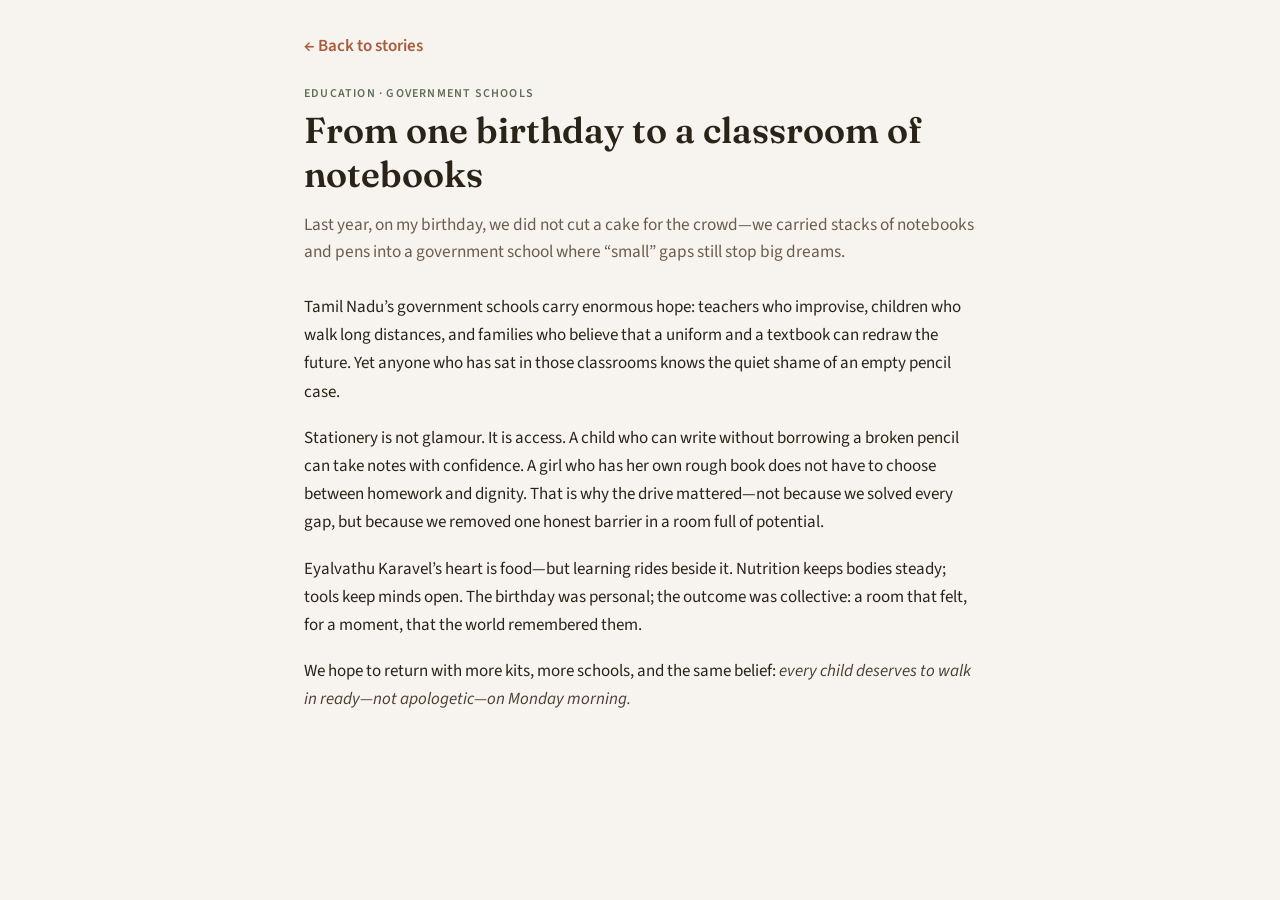
==== data/media/blogs/birthday-notebooks-classroom.html @ 710d31f0 "made changes to contact and blogs" ====
<!DOCTYPE html>
<html lang="en">
  <head>
    <meta charset="UTF-8" />
    <meta name="viewport" content="width=device-width, initial-scale=1.0" />
    <title>From one birthday to a classroom of notebooks | Eyalvathu Karavel</title>
    <meta
      name="description"
      content="How a birthday stationery drive reached government school children—and why small supplies unlock big participation."
    />
    <link rel="preconnect" href="https://fonts.googleapis.com" />
    <link rel="preconnect" href="https://fonts.gstatic.com" crossorigin />
    <link
      href="https://fonts.googleapis.com/css2?family=Fraunces:opsz,wght@9..144,500;9..144,600&family=Source+Sans+3:wght@400;500;600&display=swap"
      rel="stylesheet"
    />
    <link rel="stylesheet" href="../../../css/styles.css" />
  </head>
  <body class="blog-shell">
    <a class="blog-back" href="../../../index.html#media">← Back to stories</a>
    <article class="blog-article">
      <header class="blog-article-header">
        <p class="blog-meta">Education · Government schools</p>
        <h1>From one birthday to a classroom of notebooks</h1>
        <p class="blog-lead">
          Last year, on my birthday, we did not cut a cake for the crowd—we carried stacks of
          notebooks and pens into a government school where “small” gaps still stop big dreams.
        </p>
      </header>
      <div class="blog-body">
        <p>
          Tamil Nadu’s government schools carry enormous hope: teachers who improvise, children who walk
          long distances, and families who believe that a uniform and a textbook can redraw the future.
          Yet anyone who has sat in those classrooms knows the quiet shame of an empty pencil case.
        </p>
        <p>
          Stationery is not glamour. It is access. A child who can write without borrowing a broken
          pencil can take notes with confidence. A girl who has her own rough book does not have to
          choose between homework and dignity. That is why the drive mattered—not because we solved every
          gap, but because we removed one honest barrier in a room full of potential.
        </p>
        <p>
          Eyalvathu Karavel’s heart is food—but learning rides beside it. Nutrition keeps bodies steady;
          tools keep minds open. The birthday was personal; the outcome was collective: a room that felt,
          for a moment, that the world remembered them.
        </p>
        <p>
          We hope to return with more kits, more schools, and the same belief: <em>every child deserves
          to walk in ready—not apologetic—on Monday morning.</em>
        </p>
      </div>
    </article>
  </body>
</html>
---- css/styles.css ----
/* Eyalvathu Karavel — earthy palette (inspired by natural clay, sage, sand) */
:root {
  --color-ink: #2a2318;
  --color-earth: #4a3f32;
  --color-stone: #6b5d4d;
  --color-clay: #b8956a;
  --color-terracotta: #a85c3c;
  --color-sage: #5f6f56;
  --color-sage-light: #8a9a7e;
  --color-sand: #e5ddd0;
  --color-cream: #f7f4ef;
  --color-white: #fdfcfa;
  --font-display: "Fraunces", "Georgia", serif;
  --font-body: "Source Sans 3", system-ui, sans-serif;
  --shadow-soft: 0 4px 24px rgba(42, 35, 24, 0.08);
  --radius: 12px;
  --max-width: 1180px;
  --header-h: 92px;
}

*,
*::before,
*::after {
  box-sizing: border-box;
}

html {
  scroll-behavior: smooth;
}

body {
  margin: 0;
  font-family: var(--font-body);
  font-size: 1.0625rem;
  line-height: 1.65;
  color: var(--color-ink);
  background: var(--color-cream);
}

img {
  max-width: 100%;
  height: auto;
  display: block;
}

a {
  color: var(--color-terracotta);
  text-decoration-thickness: 1px;
  text-underline-offset: 3px;
}

a:hover {
  color: var(--color-earth);
}

.skip-link {
  position: absolute;
  left: -9999px;
  top: 0;
  z-index: 10000;
  padding: 0.75rem 1rem;
  background: var(--color-ink);
  color: var(--color-cream);
}

.skip-link:focus {
  left: 1rem;
  top: 1rem;
}

/* Top bar */
.top-bar {
  background: var(--color-earth);
  color: var(--color-sand);
  font-size: 0.875rem;
  text-align: center;
  padding: 0.4rem 1rem;
}

.top-bar a {
  color: var(--color-clay);
}

/* Header */
.site-header {
  position: sticky;
  top: 0;
  z-index: 1000;
  background: rgba(247, 244, 239, 0.92);
  backdrop-filter: blur(10px);
  border-bottom: 1px solid rgba(74, 63, 50, 0.1);
}

.header-inner {
  max-width: var(--max-width);
  margin: 0 auto;
  padding: 0 1.25rem;
  height: var(--header-h);
  display: flex;
  align-items: center;
  justify-content: space-between;
  gap: 1rem;
}

.logo {
  display: flex;
  flex-direction: column;
  gap: 0.1rem;
  text-decoration: none;
  color: inherit;
}

.logo--image {
  flex-direction: row;
  align-items: center;
  gap: 0.65rem;
  max-width: min(100%, 320px);
  flex-shrink: 0;
}

.logo-img {
  width: auto;
  height: 72px;
  max-width: 260px;
  object-fit: contain;
  object-position: left center;
}

.logo-tagline {
  font-size: 0.68rem;
  text-transform: uppercase;
  letter-spacing: 0.12em;
  color: var(--color-stone);
  line-height: 1.25;
  white-space: nowrap;
}

@media (max-width: 400px) {
  .logo-tagline {
    white-space: normal;
    max-width: 9rem;
  }
}

.nav-desktop {
  display: none;
}

.nav-desktop ul {
  list-style: none;
  margin: 0;
  padding: 0;
  display: flex;
  align-items: center;
  gap: 0.25rem;
}

.nav-desktop a {
  display: block;
  padding: 0.5rem 0.65rem;
  font-size: 0.9rem;
  font-weight: 500;
  color: var(--color-earth);
  text-decoration: none;
  border-radius: 6px;
}

.nav-desktop a:hover,
.nav-desktop a[aria-current="page"] {
  background: rgba(95, 111, 86, 0.12);
  color: var(--color-ink);
}

.btn {
  display: inline-flex;
  align-items: center;
  justify-content: center;
  gap: 0.35rem;
  padding: 0.65rem 1.25rem;
  font-family: var(--font-body);
  font-size: 0.95rem;
  font-weight: 600;
  border: none;
  border-radius: 999px;
  cursor: pointer;
  text-decoration: none;
  transition: transform 0.15s ease, box-shadow 0.15s ease;
}

.btn:active {
  transform: scale(0.98);
}

.btn-primary {
  background: linear-gradient(135deg, var(--color-terracotta), #8b4a30);
  color: var(--color-white);
  box-shadow: 0 2px 12px rgba(168, 92, 60, 0.35);
}

.btn-primary:hover {
  color: var(--color-white);
  box-shadow: 0 4px 20px rgba(168, 92, 60, 0.45);
}

.btn-outline {
  background: transparent;
  color: var(--color-earth);
  border: 2px solid var(--color-clay);
}

.btn-outline:hover {
  background: rgba(184, 149, 106, 0.15);
  color: var(--color-ink);
}

.header-actions {
  display: flex;
  align-items: center;
  gap: 0.5rem;
}

.menu-toggle {
  display: flex;
  align-items: center;
  justify-content: center;
  width: 44px;
  height: 44px;
  border: none;
  background: transparent;
  border-radius: 8px;
  cursor: pointer;
  color: var(--color-earth);
}

.menu-toggle:hover {
  background: rgba(95, 111, 86, 0.1);
}

.menu-toggle .bar {
  display: block;
  width: 22px;
  height: 2px;
  background: currentColor;
  position: relative;
}

.menu-toggle .bar::before,
.menu-toggle .bar::after {
  content: "";
  position: absolute;
  left: 0;
  width: 100%;
  height: 2px;
  background: currentColor;
}

.menu-toggle .bar::before {
  top: -7px;
}

.menu-toggle .bar::after {
  top: 7px;
}

.nav-mobile {
  display: none;
  border-top: 1px solid rgba(74, 63, 50, 0.12);
  background: var(--color-cream);
  padding: 1rem 1.25rem 1.5rem;
}

.nav-mobile.is-open {
  display: block;
}

.nav-mobile ul {
  list-style: none;
  margin: 0;
  padding: 0;
}

.nav-mobile a {
  display: block;
  padding: 0.65rem 0;
  font-weight: 600;
  color: var(--color-earth);
  text-decoration: none;
  border-bottom: 1px solid rgba(74, 63, 50, 0.08);
}

.nav-mobile .btn-primary {
  margin-top: 1rem;
  width: 100%;
  text-align: center;
}

@media (min-width: 960px) {
  .nav-desktop {
    display: block;
  }

  .menu-toggle {
    display: none;
  }

  .nav-mobile {
    display: none !important;
  }
}

/* Hero */
.hero {
  position: relative;
  min-height: min(78vh, 720px);
  display: flex;
  align-items: center;
  padding: 3rem 1.25rem 4rem;
  overflow: hidden;
}

.hero-bg {
  position: absolute;
  inset: 0;
  background:
    linear-gradient(120deg, rgba(42, 35, 24, 0.78) 0%, rgba(74, 63, 50, 0.5) 42%, rgba(95, 111, 86, 0.38) 100%),
    url("../images/web/hero.jpg") center 42% / cover no-repeat;
  z-index: 0;
}

.hero-inner {
  position: relative;
  z-index: 1;
  max-width: var(--max-width);
  margin: 0 auto;
  width: 100%;
}

.hero-badge {
  display: inline-block;
  font-size: 0.75rem;
  font-weight: 700;
  letter-spacing: 0.12em;
  text-transform: uppercase;
  color: var(--color-clay);
  background: rgba(247, 244, 239, 0.15);
  border: 1px solid rgba(229, 221, 208, 0.35);
  padding: 0.35rem 0.75rem;
  border-radius: 999px;
  margin-bottom: 1rem;
}

.hero h1 {
  font-family: var(--font-display);
  font-size: clamp(2.1rem, 5vw, 3.25rem);
  font-weight: 600;
  line-height: 1.15;
  color: var(--color-white);
  margin: 0 0 1rem;
  max-width: 14ch;
}

.hero-lead {
  font-size: 1.125rem;
  color: rgba(253, 252, 250, 0.92);
  max-width: 36rem;
  margin: 0 0 1.75rem;
}

.hero-cta {
  display: flex;
  flex-wrap: wrap;
  gap: 0.75rem;
}

.hero-cta .btn-outline {
  color: var(--color-white);
  border-color: rgba(253, 252, 250, 0.55);
}

.hero-cta .btn-outline:hover {
  background: rgba(253, 252, 250, 0.12);
  color: var(--color-white);
}

/* Sections */
.section {
  padding: 4rem 1.25rem;
}

.section-alt {
  background: var(--color-white);
}

.section-inner {
  max-width: var(--max-width);
  margin: 0 auto;
}

.section-kicker {
  font-size: 0.8rem;
  font-weight: 700;
  letter-spacing: 0.14em;
  text-transform: uppercase;
  color: var(--color-sage);
  margin: 0 0 0.5rem;
}

.section h2 {
  font-family: var(--font-display);
  font-size: clamp(1.75rem, 3.5vw, 2.35rem);
  font-weight: 600;
  color: var(--color-ink);
  margin: 0 0 1rem;
}

.section-intro {
  max-width: 42rem;
  color: var(--color-stone);
  margin: 0 0 2rem;
}

.section-intro.mt-0 {
  margin-top: 0;
}

/* About */
.about-split {
  display: grid;
  gap: 2rem;
  align-items: start;
}

@media (min-width: 900px) {
  .about-split {
    grid-template-columns: minmax(280px, 1fr) 1.15fr;
    gap: 2.5rem;
    align-items: center;
  }
}

.about-visual {
  border-radius: var(--radius);
  overflow: hidden;
  box-shadow: var(--shadow-soft);
  border: 1px solid rgba(74, 63, 50, 0.1);
  aspect-ratio: 1;
  max-height: 520px;
}

.about-visual img {
  width: 100%;
  height: 100%;
  object-fit: cover;
  object-position: center 40%;
}

.about-grid {
  display: grid;
  gap: 2rem;
}

@media (min-width: 800px) {
  .about-grid {
    grid-template-columns: 1fr 1fr;
    align-items: start;
  }
}

.about-card {
  background: var(--color-cream);
  border: 1px solid rgba(74, 63, 50, 0.08);
  border-radius: var(--radius);
  padding: 1.75rem;
  box-shadow: var(--shadow-soft);
}

.about-card h3 {
  font-family: var(--font-display);
  font-size: 1.35rem;
  margin: 0 0 0.75rem;
  color: var(--color-ink);
}

/* Stats */
.stats {
  display: grid;
  grid-template-columns: repeat(2, 1fr);
  gap: 1rem;
}

@media (min-width: 640px) {
  .stats {
    grid-template-columns: repeat(4, 1fr);
  }
}

.stat {
  text-align: center;
  padding: 1.25rem 0.75rem;
  background: var(--color-white);
  border-radius: var(--radius);
  border: 1px solid rgba(74, 63, 50, 0.06);
}

.stat strong {
  display: block;
  font-family: var(--font-display);
  font-size: clamp(1.75rem, 3vw, 2.25rem);
  color: var(--color-terracotta);
  line-height: 1.1;
}

.stat span {
  font-size: 0.85rem;
  color: var(--color-stone);
}

/* Programme cards */
.programmes {
  display: grid;
  gap: 1.5rem;
}

@media (min-width: 720px) {
  .programmes {
    grid-template-columns: repeat(3, 1fr);
  }
}

.programme {
  background: var(--color-cream);
  border-radius: var(--radius);
  padding: 1.5rem;
  border: 1px solid rgba(74, 63, 50, 0.08);
  transition: transform 0.2s ease, box-shadow 0.2s ease;
}

.programme:hover {
  transform: translateY(-3px);
  box-shadow: var(--shadow-soft);
}

.programme-icon {
  width: 48px;
  height: 48px;
  border-radius: 10px;
  background: rgba(95, 111, 86, 0.18);
  color: var(--color-sage);
  display: flex;
  align-items: center;
  justify-content: center;
  font-size: 1.35rem;
  margin-bottom: 1rem;
}

.programme h3 {
  font-family: var(--font-display);
  font-size: 1.2rem;
  margin: 0 0 0.5rem;
}

.programme p {
  margin: 0;
  font-size: 0.98rem;
  color: var(--color-stone);
}

.work-banner {
  margin: 0 0 2rem;
  border-radius: var(--radius);
  overflow: hidden;
  box-shadow: var(--shadow-soft);
  border: 1px solid rgba(74, 63, 50, 0.1);
  aspect-ratio: 8/5;
  max-height: 420px;
}

.work-banner img {
  width: 100%;
  height: 100%;
  object-fit: cover;
  object-position: center 35%;
}

/* Gallery */
.gallery-note {
  font-size: 0.95rem;
  color: var(--color-stone);
  margin-bottom: 1.5rem;
}

.gallery-grid {
  display: grid;
  grid-template-columns: repeat(2, 1fr);
  gap: 0.75rem;
}

@media (min-width: 640px) {
  .gallery-grid {
    grid-template-columns: repeat(3, 1fr);
    gap: 1rem;
  }
}

@media (min-width: 960px) {
  .gallery-grid {
    grid-template-columns: repeat(4, 1fr);
  }
}

/* Six food photos: keep three columns so rows stay even */
@media (min-width: 640px) {
  .gallery-grid--food {
    grid-template-columns: repeat(3, 1fr);
  }
}

@media (min-width: 960px) {
  .gallery-grid--food {
    grid-template-columns: repeat(3, 1fr);
  }
}

.gallery-item {
  position: relative;
  aspect-ratio: 4/3;
  border-radius: 10px;
  overflow: hidden;
  background: linear-gradient(145deg, var(--color-sand), rgba(184, 149, 106, 0.35));
  border: 1px solid rgba(74, 63, 50, 0.1);
}

.gallery-placeholder {
  position: absolute;
  inset: 0;
  display: flex;
  flex-direction: column;
  align-items: center;
  justify-content: center;
  padding: 1rem;
  text-align: center;
  font-size: 0.8rem;
  color: var(--color-earth);
  background: rgba(247, 244, 239, 0.92);
}

.gallery-item > img {
  position: absolute;
  inset: 0;
  width: 100%;
  height: 100%;
  object-fit: cover;
}

.section-intro code,
.gallery-note code {
  font-size: 0.9em;
  padding: 0.1em 0.35em;
  background: rgba(74, 63, 50, 0.08);
  border-radius: 4px;
}

.gallery-placeholder small {
  opacity: 0.85;
  margin-top: 0.35rem;
}

/* Campaigns */
.campaigns {
  display: grid;
  gap: 1.25rem;
}

@media (min-width: 800px) {
  .campaigns {
    grid-template-columns: repeat(2, 1fr);
  }
}

.campaign {
  padding: 1.75rem;
  border-radius: var(--radius);
  background: linear-gradient(135deg, var(--color-white) 0%, var(--color-cream) 100%);
  border: 1px solid rgba(74, 63, 50, 0.1);
}

.campaign h3 {
  font-family: var(--font-display);
  margin: 0 0 0.5rem;
}

.campaign p {
  margin: 0 0 1rem;
  color: var(--color-stone);
  font-size: 0.98rem;
}

.progress {
  height: 8px;
  background: var(--color-sand);
  border-radius: 999px;
  overflow: hidden;
  margin-bottom: 0.5rem;
}

.progress-bar {
  height: 100%;
  background: linear-gradient(90deg, var(--color-sage), var(--color-sage-light));
  border-radius: 999px;
}

.progress-label {
  font-size: 0.8rem;
  color: var(--color-stone);
}

/* Get involved */
.involve-grid {
  display: grid;
  gap: 1.5rem;
}

@media (min-width: 720px) {
  .involve-grid {
    grid-template-columns: repeat(3, 1fr);
  }
}

.involve-card {
  padding: 1.5rem;
  background: var(--color-white);
  border-radius: var(--radius);
  border: 1px solid rgba(74, 63, 50, 0.08);
  text-align: center;
}

.involve-card h3 {
  font-family: var(--font-display);
  font-size: 1.15rem;
  margin: 0 0 0.5rem;
}

.involve-card p {
  margin: 0 0 1rem;
  font-size: 0.95rem;
  color: var(--color-stone);
}

/* Media / stories */
.stories-grid {
  display: grid;
  gap: 1rem;
  grid-template-columns: 1fr;
}

@media (min-width: 640px) {
  .stories-grid {
    grid-template-columns: repeat(2, 1fr);
  }
}

@media (min-width: 1000px) {
  .stories-grid {
    grid-template-columns: repeat(3, 1fr);
  }
}

.story-card {
  display: flex;
  flex-direction: column;
  height: 100%;
  padding: 1.35rem;
  background: var(--color-cream);
  border-radius: var(--radius);
  border: 1px solid rgba(74, 63, 50, 0.1);
  text-decoration: none;
  color: inherit;
  transition: transform 0.2s ease, box-shadow 0.2s ease;
}

.story-card:hover {
  transform: translateY(-3px);
  box-shadow: var(--shadow-soft);
  color: inherit;
}

.story-card:focus-visible {
  outline: 2px solid var(--color-sage);
  outline-offset: 3px;
}

.story-card h3 {
  font-family: var(--font-display);
  font-size: 1.12rem;
  margin: 0 0 0.5rem;
  line-height: 1.28;
  color: var(--color-ink);
}

.story-card > p:not(.story-date) {
  margin: 0 0 1rem;
  font-size: 0.94rem;
  color: var(--color-stone);
  flex: 1;
  line-height: 1.55;
}

.story-read {
  font-size: 0.88rem;
  font-weight: 600;
  color: var(--color-terracotta);
}

.story-date {
  font-size: 0.75rem;
  color: var(--color-clay);
  font-weight: 600;
  text-transform: uppercase;
  letter-spacing: 0.06em;
  margin: 0 0 0.35rem;
}

/* Blog articles (data/media/blogs/*.html) */
.blog-shell {
  margin: 0;
  min-height: 100vh;
  background: var(--color-cream);
  padding: 2rem 1.25rem 4rem;
}

.blog-back {
  display: block;
  max-width: 42rem;
  margin: 0 auto 1.5rem;
  font-weight: 600;
  color: var(--color-terracotta);
  text-decoration: none;
}

.blog-article {
  max-width: 42rem;
  margin: 0 auto;
}

.blog-article-header h1 {
  font-family: var(--font-display);
  font-size: clamp(1.65rem, 4vw, 2.25rem);
  color: var(--color-ink);
  line-height: 1.2;
  margin: 0.35rem 0 1rem;
  font-weight: 600;
}

.blog-meta {
  font-size: 0.75rem;
  text-transform: uppercase;
  letter-spacing: 0.1em;
  color: var(--color-sage);
  margin: 0;
  font-weight: 600;
}

.blog-lead {
  font-size: 1.08rem;
  color: var(--color-stone);
  margin: 0 0 1.75rem;
  line-height: 1.55;
}

.blog-body p {
  margin: 0 0 1.15rem;
  color: var(--color-ink);
  line-height: 1.65;
}

.blog-body em {
  font-style: italic;
  color: var(--color-earth);
}

/* Contact */
.contact-grid {
  display: grid;
  gap: 2rem;
}

@media (min-width: 800px) {
  .contact-grid {
    grid-template-columns: 1fr 1fr;
  }
}

.contact-card {
  background: var(--color-earth);
  color: var(--color-sand);
  padding: 2rem;
  border-radius: var(--radius);
}

.contact-card h2 {
  color: var(--color-white);
}

.contact-card p {
  opacity: 0.92;
  margin: 0 0 1rem;
}

.contact-list {
  list-style: none;
  margin: 0;
  padding: 0;
}

.contact-list li {
  margin-bottom: 0.5rem;
}

.contact-list a {
  color: var(--color-clay);
}

.form-group {
  margin-bottom: 1rem;
}

.form-group label {
  display: block;
  font-size: 0.875rem;
  font-weight: 600;
  margin-bottom: 0.35rem;
  color: var(--color-earth);
}

.form-group input,
.form-group textarea {
  width: 100%;
  padding: 0.65rem 0.85rem;
  font-family: var(--font-body);
  font-size: 1rem;
  border: 1px solid rgba(74, 63, 50, 0.2);
  border-radius: 8px;
  background: var(--color-white);
}

.form-group textarea {
  min-height: 120px;
  resize: vertical;
}

.form-note {
  font-size: 0.85rem;
  color: var(--color-stone);
  margin-top: 0.75rem;
}

/* Footer */
.site-footer {
  background: var(--color-ink);
  color: rgba(229, 221, 208, 0.85);
  padding: 3rem 1.25rem 2rem;
}

.footer-inner {
  max-width: var(--max-width);
  margin: 0 auto;
}

.footer-grid {
  display: grid;
  gap: 2rem;
}

@media (min-width: 720px) {
  .footer-grid {
    grid-template-columns: 1.4fr repeat(3, 1fr);
  }
}

.footer-brand {
  display: flex;
  align-items: flex-start;
  gap: 1rem;
}

.footer-logo {
  width: 88px;
  height: auto;
  flex-shrink: 0;
  object-fit: contain;
  opacity: 0.95;
}

.footer-brand-text strong {
  font-family: var(--font-display);
  font-size: 1.25rem;
  color: var(--color-white);
}

.footer-brand-text p {
  margin: 0.75rem 0 0;
  font-size: 0.92rem;
  line-height: 1.55;
}

.footer-col h4 {
  font-size: 0.75rem;
  text-transform: uppercase;
  letter-spacing: 0.12em;
  color: var(--color-clay);
  margin: 0 0 0.75rem;
}

.footer-col ul {
  list-style: none;
  margin: 0;
  padding: 0;
}

.footer-col a {
  color: rgba(229, 221, 208, 0.9);
  text-decoration: none;
  font-size: 0.92rem;
  display: block;
  padding: 0.25rem 0;
}

.footer-col a:hover {
  color: var(--color-white);
}

.footer-bottom {
  margin-top: 2.5rem;
  padding-top: 1.5rem;
  border-top: 1px solid rgba(229, 221, 208, 0.15);
  font-size: 0.85rem;
  text-align: center;
}

/* Utilities */
.text-center {
  text-align: center;
}

.mt-0 {
  margin-top: 0;
}
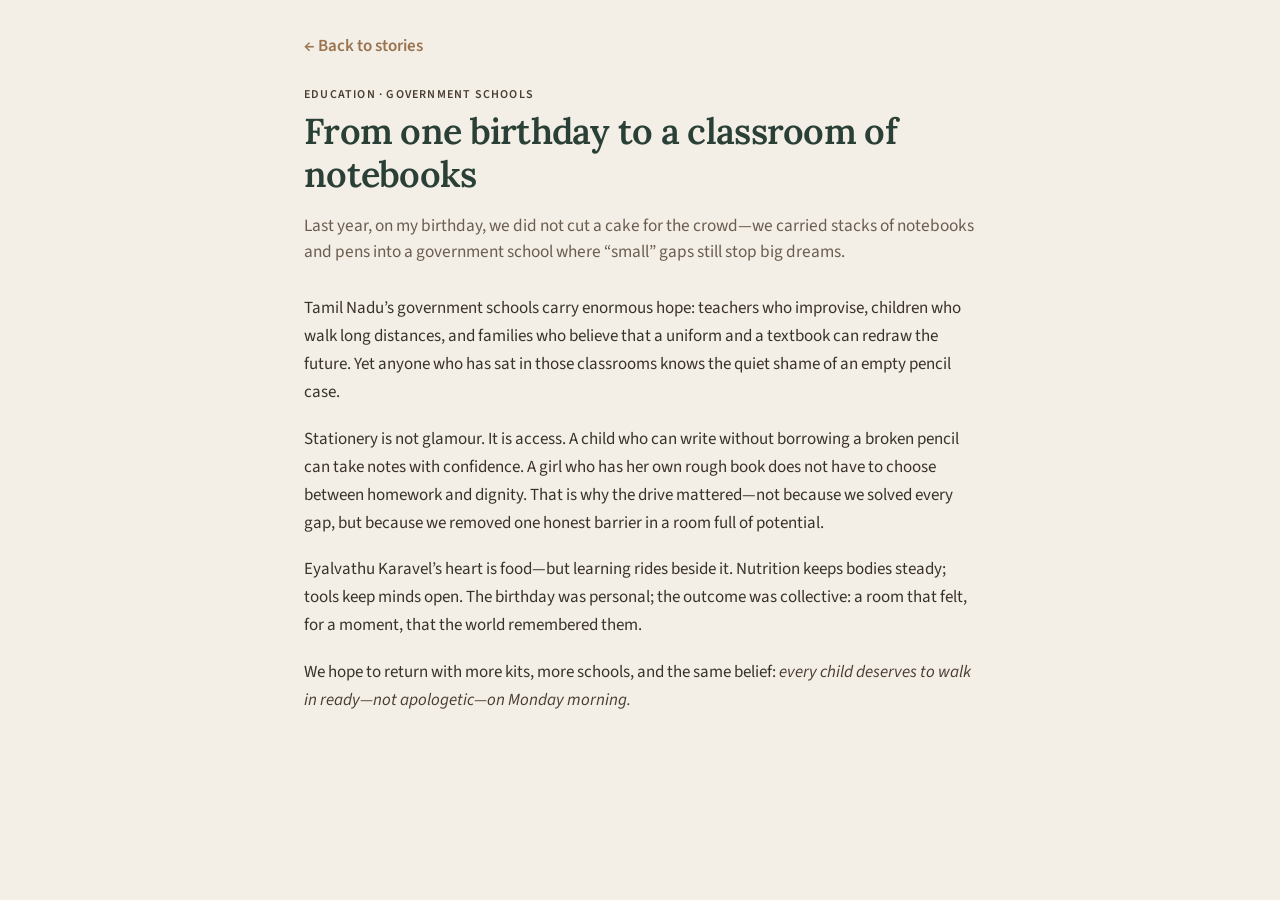
==== commit a038d02a: "logo, favicon changed; added feed a soul section" ====
--- a/data/media/blogs/birthday-notebooks-classroom.html
+++ b/data/media/blogs/birthday-notebooks-classroom.html
@@ -11,10 +11,12 @@
     <link rel="preconnect" href="https://fonts.googleapis.com" />
     <link rel="preconnect" href="https://fonts.gstatic.com" crossorigin />
     <link
-      href="https://fonts.googleapis.com/css2?family=Fraunces:opsz,wght@9..144,500;9..144,600&family=Source+Sans+3:wght@400;500;600&display=swap"
+      href="https://fonts.googleapis.com/css2?family=Lora:ital,wght@0,400;0,500;0,600;0,700;1,400&family=Source+Sans+3:wght@400;500;600;700&display=swap"
       rel="stylesheet"
     />
     <link rel="stylesheet" href="../../../css/styles.css" />
+    <link rel="icon" href="../../../images/gallery/vector/favicon2.png" type="image/png" />
+    <link rel="apple-touch-icon" href="../../../images/gallery/vector/favicon2.png" />
   </head>
   <body class="blog-shell">
     <a class="blog-back" href="../../../index.html#media">← Back to stories</a>
--- a/css/styles.css
+++ b/css/styles.css
@@ -1,21 +1,36 @@
-/* Eyalvathu Karavel — earthy palette (inspired by natural clay, sage, sand) */
+/* Eyalvathu Karavel — logo-aligned: warm parchment ground, brown lines & UI text, green for headings & primary CTAs */
 :root {
-  --color-ink: #2a2318;
-  --color-earth: #4a3f32;
-  --color-stone: #6b5d4d;
-  --color-clay: #b8956a;
-  --color-terracotta: #a85c3c;
-  --color-sage: #5f6f56;
-  --color-sage-light: #8a9a7e;
-  --color-sand: #e5ddd0;
-  --color-cream: #f7f4ef;
-  --color-white: #fdfcfa;
-  --font-display: "Fraunces", "Georgia", serif;
+  /* Logo greens — use sparingly (headings, primary buttons, key emphasis) */
+  --color-forest: #2a4036;
+  --color-forest-hover: #22332b;
+  --color-forest-soft: #3d5c4c;
+  --color-heading-green: #2a4036;
+  /* Logo browns — navigation, body, dividers, secondary UI */
+  --color-ink: #3a322a;
+  --color-earth: #4a3d32;
+  --color-stone: #6b5d50;
+  --color-clay: #9a734f;
+  --color-copper: #9a734f;
+  --color-terracotta: #8b5a3c;
+  --color-sage: #4d5a4e;
+  --color-sage-light: #7a8a7c;
+  --color-sand: #e5dccf;
+  --color-cream: #efe8dc;
+  --color-page: #f3efe6;
+  --color-white: #fdfcf8;
+  --color-surface: #faf7f0;
+  --rgb-line: 90, 72, 54;
+  --rgb-green-muted: 42, 64, 54;
+  --font-display: "Lora", "Georgia", serif;
   --font-body: "Source Sans 3", system-ui, sans-serif;
-  --shadow-soft: 0 4px 24px rgba(42, 35, 24, 0.08);
-  --radius: 12px;
+  --shadow-soft: 0 2px 22px rgba(58, 45, 32, 0.06);
+  --shadow-card: 0 1px 0 rgba(58, 45, 32, 0.05), 0 10px 32px rgba(58, 45, 32, 0.05);
+  --radius: 10px;
+  --radius-btn: 8px;
   --max-width: 1180px;
-  --header-h: 92px;
+  --section-pad-y: clamp(3.5rem, 6vw, 5rem);
+  --border-subtle: 1px solid rgba(var(--rgb-line), 0.14);
+  --border-line-muted: 1px solid rgba(var(--rgb-line), 0.1);
 }
 
 *,
@@ -32,9 +47,10 @@
   margin: 0;
   font-family: var(--font-body);
   font-size: 1.0625rem;
-  line-height: 1.65;
+  line-height: 1.68;
   color: var(--color-ink);
-  background: var(--color-cream);
+  background: var(--color-page);
+  -webkit-font-smoothing: antialiased;
 }
 
 img {
@@ -44,7 +60,7 @@
 }
 
 a {
-  color: var(--color-terracotta);
+  color: var(--color-clay);
   text-decoration-thickness: 1px;
   text-underline-offset: 3px;
 }
@@ -70,15 +86,22 @@
 
 /* Top bar */
 .top-bar {
-  background: var(--color-earth);
-  color: var(--color-sand);
-  font-size: 0.875rem;
+  background: var(--color-cream);
+  color: var(--color-earth);
+  font-size: 0.8125rem;
   text-align: center;
-  padding: 0.4rem 1rem;
+  padding: 0.28rem 1rem;
+  letter-spacing: 0.02em;
+  border-bottom: var(--border-line-muted);
 }
 
 .top-bar a {
-  color: var(--color-clay);
+  color: var(--color-heading-green);
+  font-weight: 600;
+}
+
+.top-bar a:hover {
+  color: var(--color-earth);
 }
 
 /* Header */
@@ -86,20 +109,22 @@
   position: sticky;
   top: 0;
   z-index: 1000;
-  background: rgba(247, 244, 239, 0.92);
-  backdrop-filter: blur(10px);
-  border-bottom: 1px solid rgba(74, 63, 50, 0.1);
+  background: rgba(243, 239, 230, 0.94);
+  backdrop-filter: blur(12px);
+  border-bottom: var(--border-subtle);
 }
 
 .header-inner {
   max-width: var(--max-width);
   margin: 0 auto;
-  padding: 0 1.25rem;
-  height: var(--header-h);
+  padding: 0.1rem max(1.25rem, env(safe-area-inset-right, 0px)) 0.1rem
+    max(0.5rem, env(safe-area-inset-left, 0px));
   display: flex;
   align-items: center;
   justify-content: space-between;
   gap: 1rem;
+  min-height: 0;
+  height: auto;
 }
 
 .logo {
@@ -113,37 +138,112 @@
 .logo--image {
   flex-direction: row;
   align-items: center;
-  gap: 0.65rem;
-  max-width: min(100%, 320px);
+  justify-content: flex-start;
+  gap: 0.5rem;
+  max-width: min(100%, 660px);
   flex-shrink: 0;
+  margin-left: 0;
+}
+
+.logo-brand {
+  display: inline-flex;
+  flex-direction: column;
+  align-items: stretch;
+  gap: 0;
+  width: fit-content;
+  max-width: 100%;
+  vertical-align: middle;
+  flex-shrink: 0;
+}
+
+.logo-brand-mark {
+  display: block;
+  text-align: left;
+  margin-top: 0;
+  line-height: 0;
 }
 
 .logo-img {
   width: auto;
-  height: 72px;
-  max-width: 260px;
+  height: 65px;
+  max-width: 245px;
   object-fit: contain;
-  object-position: left center;
-}
-
-.logo-tagline {
+  object-position: left top;
+  display: block;
+}
+
+.logo-motto {
+  margin: 0;
+  font-family: var(--font-body);
   font-size: 0.68rem;
+  font-weight: 500;
+  letter-spacing: 0.06em;
+  color: var(--color-stone);
+  line-height: 1.3;
+  white-space: nowrap;
+  align-self: center;
+  min-width: 0;
+  padding-top: 0;
+}
+
+.logo-motto .logo-dot {
+  display: inline-block;
+  margin: 0 0.42em;
+  color: var(--color-ink);
+  font-weight: 700;
+  font-size: 1.12em;
+  line-height: 0;
+  vertical-align: 0.05em;
+}
+
+/* Same horizontal span as the logo image; label centered on that span */
+.logo-foundation {
+  margin: 0;
+  margin-top: 0.15rem;
+  padding: 0;
+  width: 100%;
+  max-width: none;
+  box-sizing: border-box;
+  font-family: var(--font-body);
+  font-size: 0.9rem;
+  font-weight: 700;
+  letter-spacing: 0.06em;
   text-transform: uppercase;
-  letter-spacing: 0.12em;
-  color: var(--color-stone);
-  line-height: 1.25;
-  white-space: nowrap;
+  color: var(--color-earth);
+  line-height: 1.05;
+  text-align: center;
+}
+
+@media (max-width: 520px) {
+  .logo-img {
+    height: 65px;
+    max-width: min(100%, 245px);
+  }
 }
 
 @media (max-width: 400px) {
-  .logo-tagline {
+  .logo--image {
+    flex-wrap: wrap;
+    max-width: 100%;
+  }
+
+  .logo-motto {
     white-space: normal;
-    max-width: 9rem;
+    flex-basis: 100%;
+    text-align: center;
+    padding-top: 0.35rem;
+    font-size: 0.65rem;
+  }
+
+  .footer-logo {
+    height: 112px;
+    max-width: 160px;
   }
 }
 
 .nav-desktop {
   display: none;
+  flex-shrink: 0;
 }
 
 .nav-desktop ul {
@@ -151,24 +251,30 @@
   margin: 0;
   padding: 0;
   display: flex;
+  flex-wrap: nowrap;
   align-items: center;
-  gap: 0.25rem;
+  gap: 0.15rem;
+}
+
+.nav-desktop li {
+  flex-shrink: 0;
 }
 
 .nav-desktop a {
   display: block;
-  padding: 0.5rem 0.65rem;
-  font-size: 0.9rem;
+  padding: 0.38rem 0.5rem;
+  font-size: 0.875rem;
   font-weight: 500;
   color: var(--color-earth);
   text-decoration: none;
-  border-radius: 6px;
+  border-radius: var(--radius-btn);
+  white-space: nowrap;
 }
 
 .nav-desktop a:hover,
 .nav-desktop a[aria-current="page"] {
-  background: rgba(95, 111, 86, 0.12);
-  color: var(--color-ink);
+  background: rgba(var(--rgb-line), 0.08);
+  color: var(--color-heading-green);
 }
 
 .btn {
@@ -176,47 +282,59 @@
   align-items: center;
   justify-content: center;
   gap: 0.35rem;
-  padding: 0.65rem 1.25rem;
+  padding: 0.72rem 1.4rem;
   font-family: var(--font-body);
   font-size: 0.95rem;
   font-weight: 600;
+  letter-spacing: 0.02em;
   border: none;
-  border-radius: 999px;
+  border-radius: var(--radius-btn);
   cursor: pointer;
   text-decoration: none;
-  transition: transform 0.15s ease, box-shadow 0.15s ease;
+  transition:
+    background-color 0.2s ease,
+    color 0.2s ease,
+    border-color 0.2s ease,
+    box-shadow 0.2s ease;
 }
 
 .btn:active {
-  transform: scale(0.98);
+  transform: translateY(1px);
 }
 
 .btn-primary {
-  background: linear-gradient(135deg, var(--color-terracotta), #8b4a30);
+  background: var(--color-forest);
   color: var(--color-white);
-  box-shadow: 0 2px 12px rgba(168, 92, 60, 0.35);
+  box-shadow: 0 2px 12px rgba(var(--rgb-green-muted), 0.25);
 }
 
 .btn-primary:hover {
   color: var(--color-white);
-  box-shadow: 0 4px 20px rgba(168, 92, 60, 0.45);
+  background: var(--color-forest-hover);
+  box-shadow: 0 4px 18px rgba(var(--rgb-green-muted), 0.3);
 }
 
 .btn-outline {
   background: transparent;
   color: var(--color-earth);
-  border: 2px solid var(--color-clay);
+  border: 1px solid rgba(var(--rgb-line), 0.35);
 }
 
 .btn-outline:hover {
-  background: rgba(184, 149, 106, 0.15);
-  color: var(--color-ink);
+  background: rgba(var(--rgb-line), 0.06);
+  color: var(--color-heading-green);
+  border-color: rgba(var(--rgb-line), 0.45);
 }
 
 .header-actions {
   display: flex;
   align-items: center;
   gap: 0.5rem;
+}
+
+.site-header .header-actions .btn {
+  padding: 0.52rem 1.1rem;
+  font-size: 0.88rem;
 }
 
 .menu-toggle {
@@ -233,7 +351,7 @@
 }
 
 .menu-toggle:hover {
-  background: rgba(95, 111, 86, 0.1);
+  background: rgba(var(--rgb-line), 0.08);
 }
 
 .menu-toggle .bar {
@@ -264,8 +382,8 @@
 
 .nav-mobile {
   display: none;
-  border-top: 1px solid rgba(74, 63, 50, 0.12);
-  background: var(--color-cream);
+  border-top: var(--border-subtle);
+  background: var(--color-page);
   padding: 1rem 1.25rem 1.5rem;
 }
 
@@ -285,7 +403,7 @@
   font-weight: 600;
   color: var(--color-earth);
   text-decoration: none;
-  border-bottom: 1px solid rgba(74, 63, 50, 0.08);
+  border-bottom: 1px solid rgba(var(--rgb-line), 0.1);
 }
 
 .nav-mobile .btn-primary {
@@ -308,23 +426,75 @@
   }
 }
 
+/* Keep all ribbon labels on one row when the bar is tight */
+@media (min-width: 960px) and (max-width: 1320px) {
+  .nav-desktop a {
+    font-size: 0.8rem;
+    padding: 0.34rem 0.38rem;
+  }
+
+  .nav-desktop ul {
+    gap: 0.05rem;
+  }
+}
+
 /* Hero */
 .hero {
   position: relative;
-  min-height: min(78vh, 720px);
+  min-height: min(72vh, 680px);
   display: flex;
   align-items: center;
   padding: 3rem 1.25rem 4rem;
   overflow: hidden;
 }
 
-.hero-bg {
+.hero-media {
   position: absolute;
   inset: 0;
-  background:
-    linear-gradient(120deg, rgba(42, 35, 24, 0.78) 0%, rgba(74, 63, 50, 0.5) 42%, rgba(95, 111, 86, 0.38) 100%),
-    url("../images/web/hero.jpg") center 42% / cover no-repeat;
   z-index: 0;
+  overflow: hidden;
+  background: #3d342c url("../images/web/hero.jpg") center 42% / cover no-repeat;
+}
+
+.hero-video {
+  position: absolute;
+  inset: 0;
+  z-index: 0;
+  width: 100%;
+  height: 100%;
+  object-fit: cover;
+  object-position: 50% 35%;
+  pointer-events: none;
+}
+
+.hero-overlay {
+  position: absolute;
+  inset: 0;
+  z-index: 1;
+  background: linear-gradient(
+    120deg,
+    rgba(42, 34, 28, 0.78) 0%,
+    rgba(58, 48, 40, 0.52) 45%,
+    rgba(48, 56, 48, 0.4) 100%
+  );
+  pointer-events: none;
+}
+
+@media (prefers-reduced-motion: reduce) {
+  .hero-video {
+    display: none;
+  }
+}
+
+@media (max-width: 640px) {
+  .hero {
+    min-height: min(56vh, 520px);
+    padding: 2.25rem 1.25rem 3rem;
+  }
+
+  .hero-video {
+    object-position: 50% 30%;
+  }
 }
 
 .hero-inner {
@@ -337,33 +507,35 @@
 
 .hero-badge {
   display: inline-block;
-  font-size: 0.75rem;
-  font-weight: 700;
-  letter-spacing: 0.12em;
+  font-size: 0.72rem;
+  font-weight: 600;
+  letter-spacing: 0.14em;
   text-transform: uppercase;
-  color: var(--color-clay);
-  background: rgba(247, 244, 239, 0.15);
-  border: 1px solid rgba(229, 221, 208, 0.35);
-  padding: 0.35rem 0.75rem;
+  color: rgba(253, 252, 250, 0.95);
+  background: rgba(42, 34, 28, 0.45);
+  border: 1px solid rgba(253, 252, 250, 0.28);
+  padding: 0.4rem 0.85rem;
   border-radius: 999px;
-  margin-bottom: 1rem;
+  margin-bottom: 1.15rem;
 }
 
 .hero h1 {
   font-family: var(--font-display);
-  font-size: clamp(2.1rem, 5vw, 3.25rem);
-  font-weight: 600;
-  line-height: 1.15;
+  font-size: clamp(2.15rem, 5vw, 3.2rem);
+  font-weight: 600;
+  line-height: 1.18;
+  letter-spacing: -0.02em;
   color: var(--color-white);
-  margin: 0 0 1rem;
-  max-width: 14ch;
+  margin: 0 0 1.1rem;
+  max-width: 15ch;
 }
 
 .hero-lead {
   font-size: 1.125rem;
-  color: rgba(253, 252, 250, 0.92);
+  line-height: 1.65;
+  color: rgba(253, 252, 250, 0.93);
   max-width: 36rem;
-  margin: 0 0 1.75rem;
+  margin: 0 0 1.85rem;
 }
 
 .hero-cta {
@@ -372,23 +544,35 @@
   gap: 0.75rem;
 }
 
+.hero-cta .btn-primary {
+  background: var(--color-forest);
+  box-shadow: 0 2px 16px rgba(0, 0, 0, 0.2);
+}
+
+.hero-cta .btn-primary:hover {
+  background: var(--color-forest-hover);
+}
+
 .hero-cta .btn-outline {
   color: var(--color-white);
-  border-color: rgba(253, 252, 250, 0.55);
+  border-color: rgba(253, 252, 250, 0.5);
 }
 
 .hero-cta .btn-outline:hover {
   background: rgba(253, 252, 250, 0.12);
   color: var(--color-white);
+  border-color: rgba(253, 252, 250, 0.65);
 }
 
 /* Sections */
 .section {
-  padding: 4rem 1.25rem;
+  padding: var(--section-pad-y) 1.5rem;
 }
 
 .section-alt {
-  background: var(--color-white);
+  background: var(--color-surface);
+  border-top: var(--border-line-muted);
+  border-bottom: var(--border-line-muted);
 }
 
 .section-inner {
@@ -397,26 +581,29 @@
 }
 
 .section-kicker {
-  font-size: 0.8rem;
-  font-weight: 700;
-  letter-spacing: 0.14em;
+  font-size: 0.78rem;
+  font-weight: 600;
+  letter-spacing: 0.16em;
   text-transform: uppercase;
-  color: var(--color-sage);
-  margin: 0 0 0.5rem;
+  color: var(--color-earth);
+  margin: 0 0 0.65rem;
 }
 
 .section h2 {
   font-family: var(--font-display);
-  font-size: clamp(1.75rem, 3.5vw, 2.35rem);
-  font-weight: 600;
-  color: var(--color-ink);
-  margin: 0 0 1rem;
+  font-size: clamp(1.8rem, 3.5vw, 2.45rem);
+  font-weight: 600;
+  letter-spacing: -0.02em;
+  color: var(--color-heading-green);
+  margin: 0 0 1.15rem;
+  line-height: 1.2;
 }
 
 .section-intro {
   max-width: 42rem;
   color: var(--color-stone);
-  margin: 0 0 2rem;
+  margin: 0 0 2.25rem;
+  line-height: 1.7;
 }
 
 .section-intro.mt-0 {
@@ -441,8 +628,8 @@
 .about-visual {
   border-radius: var(--radius);
   overflow: hidden;
-  box-shadow: var(--shadow-soft);
-  border: 1px solid rgba(74, 63, 50, 0.1);
+  box-shadow: var(--shadow-card);
+  border: var(--border-subtle);
   aspect-ratio: 1;
   max-height: 520px;
 }
@@ -454,6 +641,48 @@
   object-position: center 40%;
 }
 
+/* About: community farm imagery — editorial grid */
+.about-visual.about-visual--cofarm {
+  display: grid;
+  grid-template-columns: minmax(0, 1.22fr) minmax(0, 1fr);
+  grid-template-rows: minmax(0, 1fr) minmax(0, 1fr);
+  gap: 0.6rem;
+  aspect-ratio: 4 / 3;
+  max-height: min(520px, 72vw);
+}
+
+.about-visual.about-visual--cofarm .about-img--primary {
+  grid-column: 1;
+  grid-row: 1 / -1;
+  object-position: center 42%;
+}
+
+.about-visual.about-visual--cofarm .about-img--thumb {
+  object-position: center center;
+  min-height: 0;
+}
+
+@media (max-width: 480px) {
+  .about-visual.about-visual--cofarm {
+    grid-template-columns: 1fr 1fr;
+    grid-template-rows: auto auto auto;
+    aspect-ratio: auto;
+    max-height: none;
+  }
+
+  .about-visual.about-visual--cofarm .about-img--primary {
+    grid-column: 1 / -1;
+    grid-row: 1;
+    aspect-ratio: 4 / 3;
+    max-height: 220px;
+  }
+
+  .about-visual.about-visual--cofarm .about-img--thumb {
+    aspect-ratio: 1;
+    max-height: 140px;
+  }
+}
+
 .about-grid {
   display: grid;
   gap: 2rem;
@@ -467,18 +696,137 @@
 }
 
 .about-card {
-  background: var(--color-cream);
-  border: 1px solid rgba(74, 63, 50, 0.08);
+  background: var(--color-surface);
+  border: var(--border-subtle);
   border-radius: var(--radius);
-  padding: 1.75rem;
-  box-shadow: var(--shadow-soft);
+  padding: 2rem 1.85rem;
+  box-shadow: var(--shadow-card);
 }
 
 .about-card h3 {
   font-family: var(--font-display);
-  font-size: 1.35rem;
+  font-size: 1.3rem;
+  font-weight: 600;
   margin: 0 0 0.75rem;
+  color: var(--color-heading-green);
+  letter-spacing: -0.01em;
+}
+
+/* Motto, core values & guiding principles (#values) */
+.motto-block {
+  margin: 0 0 3rem;
+  padding: 2.75rem 1.75rem 3rem;
+  text-align: center;
+  border-radius: calc(var(--radius) + 2px);
+  background:
+    linear-gradient(
+      165deg,
+      rgba(var(--rgb-line), 0.06) 0%,
+      rgba(250, 247, 240, 0.98) 42%,
+      rgba(166, 124, 82, 0.1) 100%
+    ),
+    var(--color-surface);
+  border: var(--border-subtle);
+  box-shadow: var(--shadow-card);
+}
+
+.motto-kicker {
+  margin-bottom: 0.75rem;
+}
+
+.motto-statement {
+  font-family: var(--font-display);
+  font-size: clamp(2rem, 5.5vw, 3.15rem);
+  font-weight: 600;
+  letter-spacing: -0.03em;
+  line-height: 1.15;
+  color: var(--color-heading-green);
+  margin: 0 0 1.25rem;
+}
+
+.motto-word {
+  color: var(--color-clay);
+}
+
+.motto-punct {
+  color: var(--color-stone);
+  font-weight: 500;
+}
+
+.motto-support {
+  max-width: 38rem;
+  margin: 0 auto;
+  font-size: 1.08rem;
+  line-height: 1.6;
+  color: var(--color-stone);
+}
+
+.values-subheading {
+  font-family: var(--font-display);
+  font-size: clamp(1.65rem, 3.2vw, 2.15rem);
+  font-weight: 600;
+  letter-spacing: -0.02em;
+  color: var(--color-heading-green);
+  margin: 3rem 0 0.75rem;
+}
+
+.values-subheading + .section-intro {
+  margin-top: 0;
+}
+
+.principles-grid .programme {
+  text-align: left;
+}
+
+.principles-grid .programme h3 {
+  font-size: 1.1rem;
+  line-height: 1.35;
+  color: var(--color-heading-green);
+}
+
+@media (min-width: 720px) {
+  .programmes.values-core-grid .programme:nth-child(5) {
+    grid-column: 2;
+  }
+}
+
+/* Current status (registration & donations transparency) */
+.status-notice {
+  max-width: 46rem;
+  margin: 0 auto;
+  padding: 1.75rem 1.35rem 1.85rem;
+  border-radius: var(--radius);
+  background: rgba(var(--rgb-line), 0.05);
+  border: var(--border-subtle);
+  border-left: 4px solid var(--color-clay);
+  box-shadow: var(--shadow-card);
+}
+
+.status-notice p {
+  margin: 0 0 1rem;
+  color: var(--color-stone);
+  line-height: 1.65;
+  font-size: 1.02rem;
+}
+
+.status-notice p:last-child {
+  margin-bottom: 0;
+}
+
+.status-notice a {
+  color: var(--color-clay);
+}
+
+.status-notice-emphasis {
+  font-weight: 600;
   color: var(--color-ink);
+  margin: 1.2rem 0 1.1rem;
+  padding: 1rem 1.15rem;
+  background: rgba(249, 247, 242, 0.95);
+  border-radius: var(--radius-btn);
+  border: 1px solid rgba(166, 124, 82, 0.22);
+  line-height: 1.55;
+  font-size: 1.02rem;
 }
 
 /* Stats */
@@ -496,17 +844,18 @@
 
 .stat {
   text-align: center;
-  padding: 1.25rem 0.75rem;
-  background: var(--color-white);
+  padding: 1.35rem 0.85rem;
+  background: var(--color-surface);
   border-radius: var(--radius);
-  border: 1px solid rgba(74, 63, 50, 0.06);
+  border: var(--border-subtle);
+  box-shadow: var(--shadow-card);
 }
 
 .stat strong {
   display: block;
   font-family: var(--font-display);
   font-size: clamp(1.75rem, 3vw, 2.25rem);
-  color: var(--color-terracotta);
+  color: var(--color-heading-green);
   line-height: 1.1;
 }
 
@@ -528,24 +877,33 @@
 }
 
 .programme {
-  background: var(--color-cream);
+  background: var(--color-surface);
   border-radius: var(--radius);
-  padding: 1.5rem;
-  border: 1px solid rgba(74, 63, 50, 0.08);
-  transition: transform 0.2s ease, box-shadow 0.2s ease;
+  padding: 1.65rem 1.5rem;
+  border: var(--border-subtle);
+  box-shadow: var(--shadow-card);
+  transition:
+    transform 0.22s ease,
+    box-shadow 0.22s ease;
 }
 
 .programme:hover {
-  transform: translateY(-3px);
-  box-shadow: var(--shadow-soft);
+  transform: translateY(-2px);
+  box-shadow: 0 4px 28px rgba(58, 45, 32, 0.09);
+}
+
+@media (prefers-reduced-motion: reduce) {
+  .programme:hover {
+    transform: none;
+  }
 }
 
 .programme-icon {
   width: 48px;
   height: 48px;
-  border-radius: 10px;
-  background: rgba(95, 111, 86, 0.18);
-  color: var(--color-sage);
+  border-radius: var(--radius-btn);
+  background: rgba(var(--rgb-line), 0.1);
+  color: var(--color-heading-green);
   display: flex;
   align-items: center;
   justify-content: center;
@@ -555,7 +913,10 @@
 
 .programme h3 {
   font-family: var(--font-display);
-  font-size: 1.2rem;
+  font-size: 1.18rem;
+  font-weight: 600;
+  letter-spacing: -0.01em;
+  color: var(--color-heading-green);
   margin: 0 0 0.5rem;
 }
 
@@ -567,19 +928,47 @@
 
 .work-banner {
   margin: 0 0 2rem;
+}
+
+.work-banner--split {
+  display: grid;
+  grid-template-columns: 1fr 1fr;
+  gap: 0.75rem;
+  align-items: stretch;
+}
+
+.work-banner-panel {
+  margin: 0;
   border-radius: var(--radius);
   overflow: hidden;
-  box-shadow: var(--shadow-soft);
-  border: 1px solid rgba(74, 63, 50, 0.1);
-  aspect-ratio: 8/5;
-  max-height: 420px;
-}
-
-.work-banner img {
+  box-shadow: var(--shadow-card);
+  border: var(--border-subtle);
+  aspect-ratio: 4 / 3;
+  max-height: 360px;
+}
+
+.work-banner-panel img {
   width: 100%;
   height: 100%;
   object-fit: cover;
   object-position: center 35%;
+}
+
+.work-banner-panel:last-child img {
+  object-position: center center;
+}
+
+@media (max-width: 640px) {
+  .work-banner--split {
+    grid-template-columns: 1fr;
+    max-width: 28rem;
+    margin-left: auto;
+    margin-right: auto;
+  }
+
+  .work-banner-panel {
+    max-height: 280px;
+  }
 }
 
 /* Gallery */
@@ -624,10 +1013,11 @@
 .gallery-item {
   position: relative;
   aspect-ratio: 4/3;
-  border-radius: 10px;
+  border-radius: var(--radius);
   overflow: hidden;
-  background: linear-gradient(145deg, var(--color-sand), rgba(184, 149, 106, 0.35));
-  border: 1px solid rgba(74, 63, 50, 0.1);
+  background: linear-gradient(145deg, var(--color-sand), rgba(166, 124, 82, 0.22));
+  border: var(--border-subtle);
+  box-shadow: var(--shadow-card);
 }
 
 .gallery-placeholder {
@@ -656,8 +1046,8 @@
 .gallery-note code {
   font-size: 0.9em;
   padding: 0.1em 0.35em;
-  background: rgba(74, 63, 50, 0.08);
-  border-radius: 4px;
+  background: rgba(var(--rgb-line), 0.08);
+  border-radius: var(--radius-btn);
 }
 
 .gallery-placeholder small {
@@ -678,14 +1068,18 @@
 }
 
 .campaign {
-  padding: 1.75rem;
+  padding: 2rem 1.75rem;
   border-radius: var(--radius);
-  background: linear-gradient(135deg, var(--color-white) 0%, var(--color-cream) 100%);
-  border: 1px solid rgba(74, 63, 50, 0.1);
+  background: var(--color-surface);
+  border: var(--border-subtle);
+  box-shadow: var(--shadow-card);
 }
 
 .campaign h3 {
   font-family: var(--font-display);
+  font-weight: 600;
+  color: var(--color-heading-green);
+  letter-spacing: -0.01em;
   margin: 0 0 0.5rem;
 }
 
@@ -705,7 +1099,7 @@
 
 .progress-bar {
   height: 100%;
-  background: linear-gradient(90deg, var(--color-sage), var(--color-sage-light));
+  background: linear-gradient(90deg, var(--color-clay), #c4a574);
   border-radius: 999px;
 }
 
@@ -727,16 +1121,20 @@
 }
 
 .involve-card {
-  padding: 1.5rem;
-  background: var(--color-white);
+  padding: 1.65rem 1.5rem;
+  background: var(--color-surface);
   border-radius: var(--radius);
-  border: 1px solid rgba(74, 63, 50, 0.08);
+  border: var(--border-subtle);
+  box-shadow: var(--shadow-card);
   text-align: center;
 }
 
 .involve-card h3 {
   font-family: var(--font-display);
-  font-size: 1.15rem;
+  font-size: 1.12rem;
+  font-weight: 600;
+  color: var(--color-heading-green);
+  letter-spacing: -0.01em;
   margin: 0 0 0.5rem;
 }
 
@@ -746,85 +1144,55 @@
   color: var(--color-stone);
 }
 
-/* Media / stories */
-.stories-grid {
-  display: grid;
-  gap: 1rem;
-  grid-template-columns: 1fr;
-}
-
-@media (min-width: 640px) {
-  .stories-grid {
-    grid-template-columns: repeat(2, 1fr);
-  }
-}
-
-@media (min-width: 1000px) {
-  .stories-grid {
-    grid-template-columns: repeat(3, 1fr);
-  }
-}
-
-.story-card {
+/* Media & stories — horizontal scroll row (same involve-cards) */
+.media-stories-scroll {
+  overflow-x: auto;
+  overflow-y: hidden;
+  scroll-snap-type: x mandatory;
+  scroll-behavior: smooth;
+  -webkit-overflow-scrolling: touch;
+  scrollbar-width: thin;
+  scrollbar-color: rgba(var(--rgb-line), 0.35) transparent;
+  padding-bottom: 0.5rem;
+  margin-left: -0.35rem;
+  margin-right: -0.35rem;
+  padding-left: 0.35rem;
+  padding-right: 0.35rem;
+  outline: none;
+}
+
+.media-stories-scroll:focus-visible {
+  outline: 2px solid var(--color-clay);
+  outline-offset: 4px;
+  border-radius: var(--radius-btn);
+}
+
+.involve-grid.involve-grid--horizontal {
   display: flex;
-  flex-direction: column;
-  height: 100%;
-  padding: 1.35rem;
-  background: var(--color-cream);
-  border-radius: var(--radius);
-  border: 1px solid rgba(74, 63, 50, 0.1);
-  text-decoration: none;
-  color: inherit;
-  transition: transform 0.2s ease, box-shadow 0.2s ease;
-}
-
-.story-card:hover {
-  transform: translateY(-3px);
-  box-shadow: var(--shadow-soft);
-  color: inherit;
-}
-
-.story-card:focus-visible {
-  outline: 2px solid var(--color-sage);
-  outline-offset: 3px;
-}
-
-.story-card h3 {
-  font-family: var(--font-display);
-  font-size: 1.12rem;
-  margin: 0 0 0.5rem;
-  line-height: 1.28;
-  color: var(--color-ink);
-}
-
-.story-card > p:not(.story-date) {
-  margin: 0 0 1rem;
-  font-size: 0.94rem;
-  color: var(--color-stone);
-  flex: 1;
-  line-height: 1.55;
-}
-
-.story-read {
-  font-size: 0.88rem;
-  font-weight: 600;
-  color: var(--color-terracotta);
-}
-
-.story-date {
-  font-size: 0.75rem;
-  color: var(--color-clay);
-  font-weight: 600;
-  text-transform: uppercase;
-  letter-spacing: 0.06em;
-  margin: 0 0 0.35rem;
+  flex-wrap: nowrap;
+  gap: 1.5rem;
+  width: max-content;
+  max-width: none;
+  padding: 0.2rem 0 0.35rem;
+}
+
+@media (min-width: 720px) {
+  .involve-grid.involve-grid--horizontal {
+    grid-template-columns: unset;
+  }
+}
+
+.involve-grid--horizontal .involve-card {
+  flex: 0 0 clamp(260px, 78vw, 320px);
+  scroll-snap-align: start;
+  box-sizing: border-box;
 }
 
 /* Blog articles (data/media/blogs/*.html) */
 .blog-shell {
   margin: 0;
   min-height: 100vh;
-  background: var(--color-cream);
+  background: var(--color-page);
   padding: 2rem 1.25rem 4rem;
 }
 
@@ -833,7 +1201,7 @@
   max-width: 42rem;
   margin: 0 auto 1.5rem;
   font-weight: 600;
-  color: var(--color-terracotta);
+  color: var(--color-clay);
   text-decoration: none;
 }
 
@@ -842,20 +1210,46 @@
   margin: 0 auto;
 }
 
+.blog-article--wide {
+  max-width: 46rem;
+}
+
+.blog-body figure.blog-figure {
+  margin: 2.25rem 0;
+}
+
+.blog-body figure.blog-figure img {
+  width: 100%;
+  height: auto;
+  display: block;
+  border-radius: var(--radius);
+  border: var(--border-subtle);
+  box-shadow: var(--shadow-card);
+}
+
+.blog-body figcaption {
+  font-size: 0.9rem;
+  line-height: 1.5;
+  color: var(--color-stone);
+  margin-top: 0.65rem;
+  font-style: italic;
+}
+
 .blog-article-header h1 {
   font-family: var(--font-display);
   font-size: clamp(1.65rem, 4vw, 2.25rem);
-  color: var(--color-ink);
+  color: var(--color-heading-green);
   line-height: 1.2;
   margin: 0.35rem 0 1rem;
   font-weight: 600;
+  letter-spacing: -0.02em;
 }
 
 .blog-meta {
   font-size: 0.75rem;
   text-transform: uppercase;
   letter-spacing: 0.1em;
-  color: var(--color-sage);
+  color: var(--color-earth);
   margin: 0;
   font-weight: 600;
 }
@@ -891,10 +1285,11 @@
 }
 
 .contact-card {
-  background: var(--color-earth);
-  color: var(--color-sand);
-  padding: 2rem;
+  background: linear-gradient(165deg, #3a3229 0%, #2c241c 100%);
+  color: rgba(232, 224, 212, 0.95);
+  padding: 2.25rem 2rem;
   border-radius: var(--radius);
+  box-shadow: var(--shadow-card);
 }
 
 .contact-card h2 {
@@ -904,6 +1299,16 @@
 .contact-card p {
   opacity: 0.92;
   margin: 0 0 1rem;
+}
+
+.contact-card p a {
+  color: #d4b896;
+  text-decoration: underline;
+  text-underline-offset: 2px;
+}
+
+.contact-card p a:hover {
+  color: var(--color-white);
 }
 
 .contact-list {
@@ -917,7 +1322,7 @@
 }
 
 .contact-list a {
-  color: var(--color-clay);
+  color: #d4b896;
 }
 
 .form-group {
@@ -929,18 +1334,25 @@
   font-size: 0.875rem;
   font-weight: 600;
   margin-bottom: 0.35rem;
-  color: var(--color-earth);
+  color: var(--color-stone);
 }
 
 .form-group input,
 .form-group textarea {
   width: 100%;
-  padding: 0.65rem 0.85rem;
+  padding: 0.7rem 0.9rem;
   font-family: var(--font-body);
   font-size: 1rem;
-  border: 1px solid rgba(74, 63, 50, 0.2);
-  border-radius: 8px;
-  background: var(--color-white);
+  border: 1px solid rgba(var(--rgb-line), 0.18);
+  border-radius: var(--radius-btn);
+  background: var(--color-surface);
+  transition: border-color 0.15s ease;
+}
+
+.form-group input:focus,
+.form-group textarea:focus {
+  outline: none;
+  border-color: rgba(var(--rgb-line), 0.4);
 }
 
 .form-group textarea {
@@ -948,17 +1360,12 @@
   resize: vertical;
 }
 
-.form-note {
-  font-size: 0.85rem;
-  color: var(--color-stone);
-  margin-top: 0.75rem;
-}
-
 /* Footer */
 .site-footer {
-  background: var(--color-ink);
-  color: rgba(229, 221, 208, 0.85);
-  padding: 3rem 1.25rem 2rem;
+  background: #2a241c;
+  color: rgba(229, 221, 208, 0.88);
+  padding: 3.5rem 1.5rem 2rem;
+  border-top: 1px solid rgba(90, 72, 54, 0.35);
 }
 
 .footer-inner {
@@ -984,11 +1391,13 @@
 }
 
 .footer-logo {
-  width: 88px;
-  height: auto;
+  width: auto;
+  height: 132px;
+  max-width: 200px;
   flex-shrink: 0;
   object-fit: contain;
-  opacity: 0.95;
+  object-position: left top;
+  opacity: 0.98;
 }
 
 .footer-brand-text strong {
@@ -1007,7 +1416,7 @@
   font-size: 0.75rem;
   text-transform: uppercase;
   letter-spacing: 0.12em;
-  color: var(--color-clay);
+  color: #b8956a;
   margin: 0 0 0.75rem;
 }
 
@@ -1045,3 +1454,167 @@
 .mt-0 {
   margin-top: 0;
 }
+
+/* Feed a Soul — contribution interest (isolated) */
+.feed-soul .feed-soul-grid {
+  display: grid;
+  gap: 2rem;
+  align-items: center;
+}
+
+@media (min-width: 900px) {
+  .feed-soul .feed-soul-grid {
+    grid-template-columns: minmax(0, 1.05fr) minmax(0, 1fr);
+    gap: 2.5rem;
+  }
+}
+
+.feed-soul-visual {
+  border-radius: var(--radius);
+  overflow: hidden;
+  border: var(--border-subtle);
+  box-shadow: var(--shadow-card);
+  aspect-ratio: 4 / 3;
+  max-height: min(420px, 55vh);
+  background: var(--color-sand);
+}
+
+.feed-soul-visual img {
+  width: 100%;
+  height: 100%;
+  object-fit: cover;
+  object-position: center 42%;
+}
+
+.feed-soul-intro {
+  margin-bottom: 1.5rem;
+}
+
+.feed-soul-cta {
+  display: flex;
+  flex-wrap: wrap;
+  gap: 0.75rem;
+  align-items: center;
+}
+
+.feed-soul .section-kicker {
+  color: var(--color-earth);
+}
+
+.feed-soul h2 {
+  color: var(--color-heading-green);
+}
+
+.contribution-modal {
+  padding: 0;
+  border: none;
+  background: transparent;
+  max-width: min(100vw - 1.5rem, 28rem);
+  width: 100%;
+}
+
+.contribution-modal::backdrop {
+  background: rgba(44, 40, 32, 0.45);
+  backdrop-filter: blur(4px);
+}
+
+.contribution-modal-panel {
+  position: relative;
+  background: var(--color-surface);
+  border-radius: var(--radius);
+  padding: 2rem 1.75rem 1.75rem;
+  border: var(--border-subtle);
+  box-shadow: var(--shadow-card);
+}
+
+.contribution-modal-close {
+  position: absolute;
+  top: 0.75rem;
+  right: 0.75rem;
+  width: 2.25rem;
+  height: 2.25rem;
+  border: none;
+  background: rgba(var(--rgb-line), 0.08);
+  color: var(--color-earth);
+  font-size: 1.35rem;
+  line-height: 1;
+  border-radius: var(--radius-btn);
+  cursor: pointer;
+  display: flex;
+  align-items: center;
+  justify-content: center;
+}
+
+.contribution-modal-close:hover {
+  background: rgba(var(--rgb-line), 0.14);
+  color: var(--color-heading-green);
+}
+
+.contribution-modal-title {
+  font-family: var(--font-display);
+  font-size: 1.45rem;
+  font-weight: 600;
+  color: var(--color-heading-green);
+  margin: 0 2rem 0.75rem 0;
+  letter-spacing: -0.02em;
+  line-height: 1.25;
+  padding-right: 0.5rem;
+}
+
+.contribution-modal-note {
+  margin: 0 0 1.25rem;
+  font-size: 0.9rem;
+  line-height: 1.55;
+  color: var(--color-stone);
+}
+
+.contribution-form .form-group {
+  margin-bottom: 0.85rem;
+}
+
+.contribution-form .form-group textarea {
+  min-height: 88px;
+}
+
+.form-group-checkbox {
+  margin-bottom: 1rem;
+}
+
+.checkbox-label {
+  display: flex;
+  align-items: flex-start;
+  gap: 0.6rem;
+  font-size: 0.92rem;
+  line-height: 1.45;
+  color: var(--color-stone);
+  cursor: pointer;
+  font-weight: 500;
+}
+
+.checkbox-label input {
+  margin-top: 0.2rem;
+  flex-shrink: 0;
+  accent-color: var(--color-heading-green);
+}
+
+.contribution-submit {
+  width: 100%;
+  margin-top: 0.35rem;
+}
+
+.contribution-modal-success {
+  text-align: center;
+  padding: 0.5rem 0 0;
+}
+
+.contribution-success-text {
+  margin: 0 0 1.25rem;
+  font-size: 1.02rem;
+  line-height: 1.65;
+  color: var(--color-ink);
+}
+
+.contribution-modal-success .btn {
+  width: 100%;
+  max-width: 12rem;
+}
